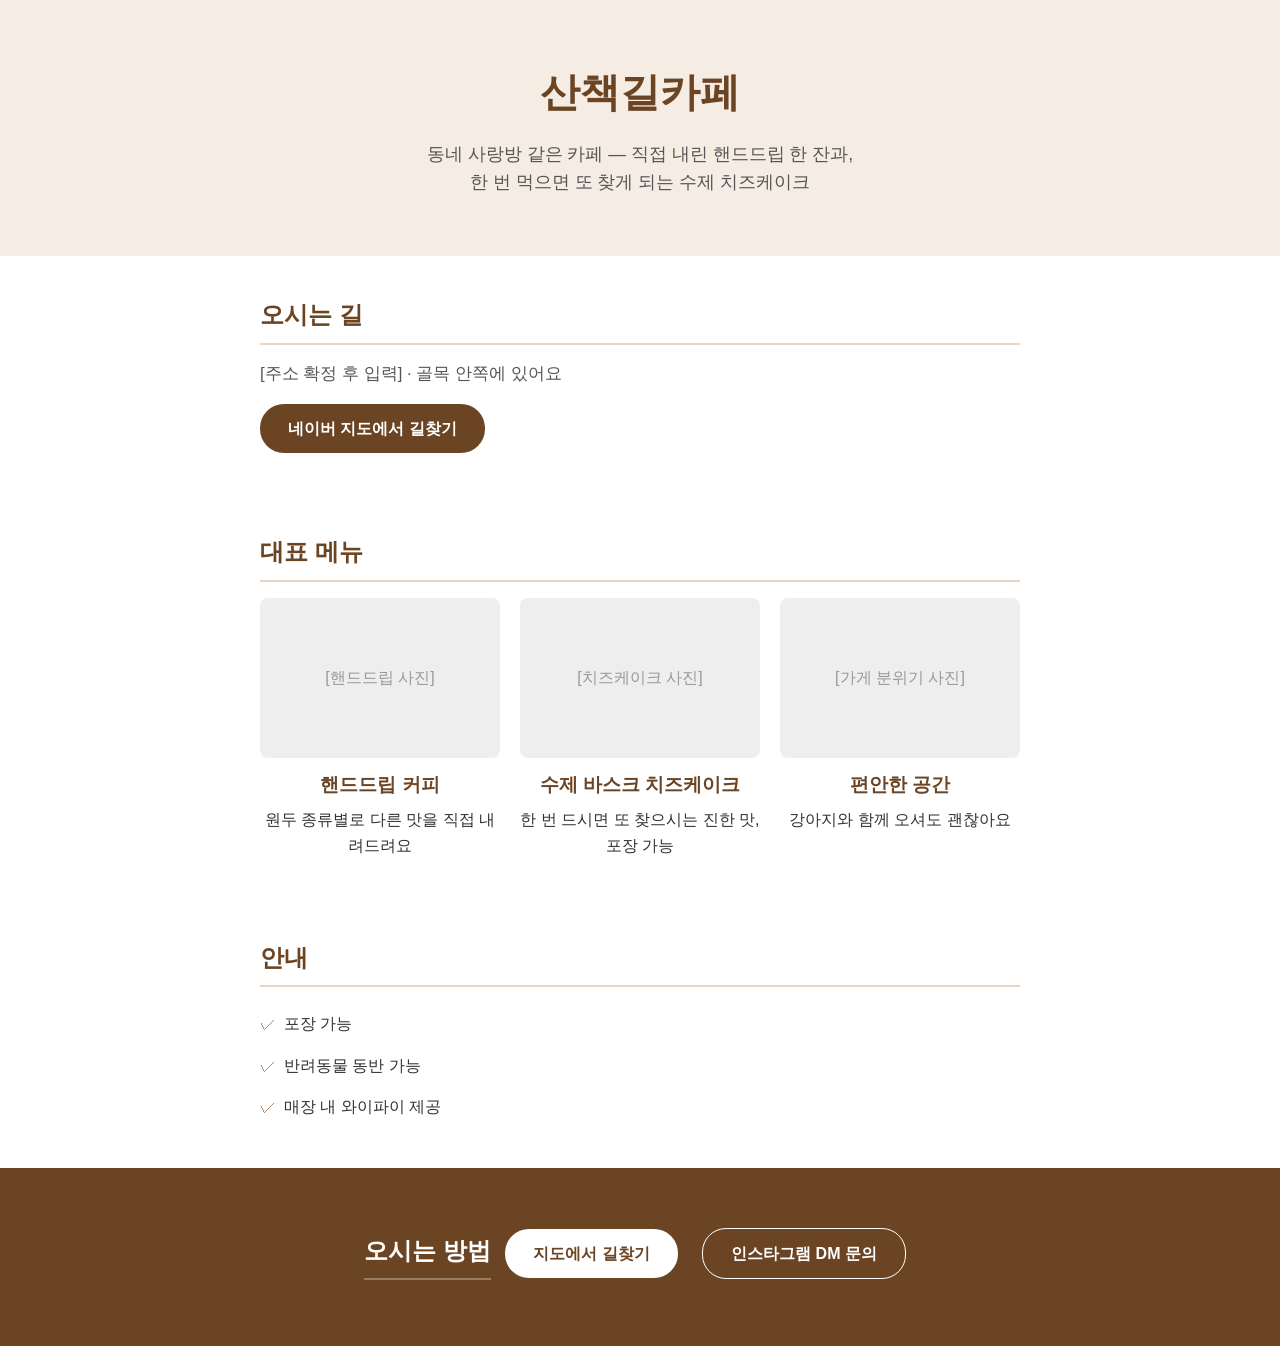
==== src/index.html @ fd6e4f1e "save: 2026-06-11 세션 마무리 - 산책길카페 데모 1차 골격" ====
<!DOCTYPE html>
<html lang="ko">
<head>
  <meta charset="UTF-8">
  <meta name="viewport" content="width=device-width, initial-scale=1.0">
  <title>산책길카페 - 동네 사랑방 같은 카페</title>
  <meta name="description" content="산책길카페: 직접 내린 핸드드립과 수제 치즈케이크. 골목 안쪽 작은 카페, 강아지와 함께 오셔도 좋아요.">
  <link rel="stylesheet" href="style.css">
  <script type="application/ld+json">
  {
    "@context": "https://schema.org",
    "@type": "CafeOrCoffeeShop",
    "name": "산책길카페",
    "description": "동네 사랑방 같은 카페. 직접 내린 핸드드립 한 잔과 한 번 먹으면 또 찾게 되는 수제 바스크 치즈케이크. 골목 안쪽, 반려동물 동반 가능, 포장 가능, 와이파이 제공.",
    "servesCuisine": "Cafe",
    "menu": [
      {"@type": "MenuItem", "name": "핸드드립 커피", "description": "원두 종류별로 다른 맛을 직접 내려드립니다"},
      {"@type": "MenuItem", "name": "수제 바스크 치즈케이크", "description": "한 번 드시면 또 찾으시는 진한 맛, 포장 가능"}
    ],
    "amenityFeature": [
      {"@type": "LocationFeatureSpecification", "name": "포장 가능", "value": true},
      {"@type": "LocationFeatureSpecification", "name": "반려동물 동반 가능", "value": true},
      {"@type": "LocationFeatureSpecification", "name": "와이파이", "value": true}
    ]
  }
  </script>
</head>
<body>

  <header class="hero">
    <h1>산책길카페</h1>
    <p class="tagline">동네 사랑방 같은 카페 — 직접 내린 핸드드립 한 잔과,<br>한 번 먹으면 또 찾게 되는 수제 치즈케이크</p>
  </header>

  <section class="location">
    <h2>오시는 길</h2>
    <p class="address">[주소 확정 후 입력] · 골목 안쪽에 있어요</p>
    <a href="#" class="btn-map">네이버 지도에서 길찾기</a>
  </section>

  <section class="menu">
    <h2>대표 메뉴</h2>
    <div class="menu-grid">
      <div class="menu-item">
        <div class="menu-photo">[핸드드립 사진]</div>
        <h3>핸드드립 커피</h3>
        <p>원두 종류별로 다른 맛을 직접 내려드려요</p>
      </div>
      <div class="menu-item">
        <div class="menu-photo">[치즈케이크 사진]</div>
        <h3>수제 바스크 치즈케이크</h3>
        <p>한 번 드시면 또 찾으시는 진한 맛, 포장 가능</p>
      </div>
      <div class="menu-item">
        <div class="menu-photo">[가게 분위기 사진]</div>
        <h3>편안한 공간</h3>
        <p>강아지와 함께 오셔도 괜찮아요</p>
      </div>
    </div>
  </section>

  <section class="info">
    <h2>안내</h2>
    <ul>
      <li>포장 가능</li>
      <li>반려동물 동반 가능</li>
      <li>매장 내 와이파이 제공</li>
    </ul>
  </section>

  <footer class="contact">
    <h2>오시는 방법</h2>
    <a href="#" class="btn">지도에서 길찾기</a>
    <a href="#" class="btn btn-secondary">인스타그램 DM 문의</a>
  </footer>

</body>
</html>
---- src/style.css ----
* {
  margin: 0;
  padding: 0;
  box-sizing: border-box;
}

body {
  font-family: 'Noto Sans KR', -apple-system, sans-serif;
  color: #333;
  line-height: 1.6;
}

.hero {
  background: #f5ede4;
  text-align: center;
  padding: 60px 20px;
}

.hero h1 {
  font-size: 2.5rem;
  margin-bottom: 16px;
  color: #6b4423;
}

.tagline {
  font-size: 1.1rem;
  color: #555;
}

section {
  max-width: 800px;
  margin: 0 auto;
  padding: 40px 20px;
}

h2 {
  font-size: 1.5rem;
  margin-bottom: 16px;
  color: #6b4423;
  border-bottom: 2px solid #e8d5c4;
  padding-bottom: 8px;
}

.address {
  font-size: 1.05rem;
  color: #555;
  margin-bottom: 16px;
}

.btn-map {
  display: inline-block;
  padding: 12px 28px;
  background: #6b4423;
  color: #fff;
  text-decoration: none;
  border-radius: 24px;
  font-weight: bold;
}

.menu-grid {
  display: grid;
  grid-template-columns: repeat(auto-fit, minmax(200px, 1fr));
  gap: 20px;
}

.menu-item {
  text-align: center;
}

.menu-photo {
  background: #eee;
  height: 160px;
  display: flex;
  align-items: center;
  justify-content: center;
  color: #999;
  border-radius: 8px;
  margin-bottom: 12px;
}

.menu-item h3 {
  margin-bottom: 8px;
  color: #6b4423;
}

.info ul {
  list-style: none;
}

.info li {
  padding: 8px 0;
  padding-left: 24px;
  position: relative;
}

.info li::before {
  content: "✓";
  position: absolute;
  left: 0;
  color: #b08968;
}

.contact {
  background: #6b4423;
  color: #fff;
  text-align: center;
  padding: 50px 20px;
}

.contact h2 {
  color: #fff;
  border-color: rgba(255,255,255,0.3);
  display: inline-block;
}

.btn {
  display: inline-block;
  margin: 10px;
  padding: 12px 28px;
  background: #fff;
  color: #6b4423;
  text-decoration: none;
  border-radius: 24px;
  font-weight: bold;
}

.btn-secondary {
  background: transparent;
  color: #fff;
  border: 1px solid #fff;
}
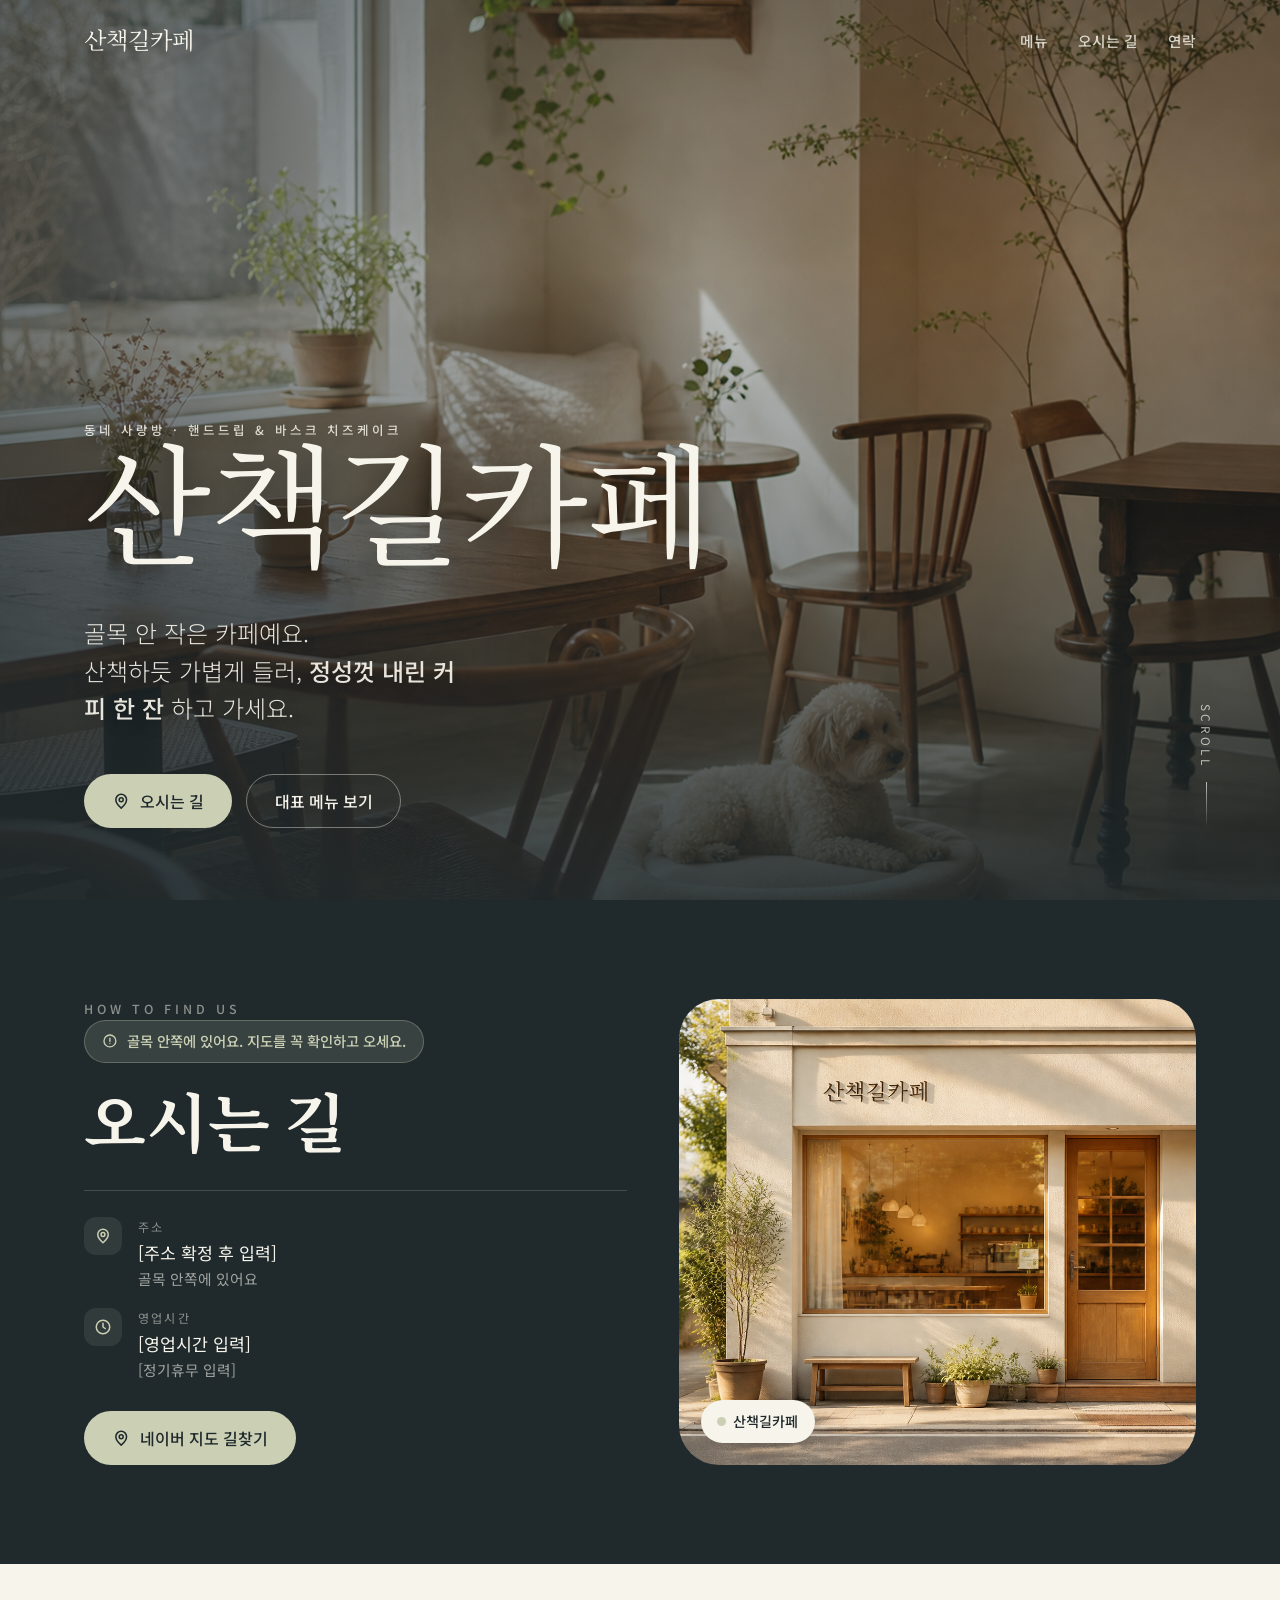
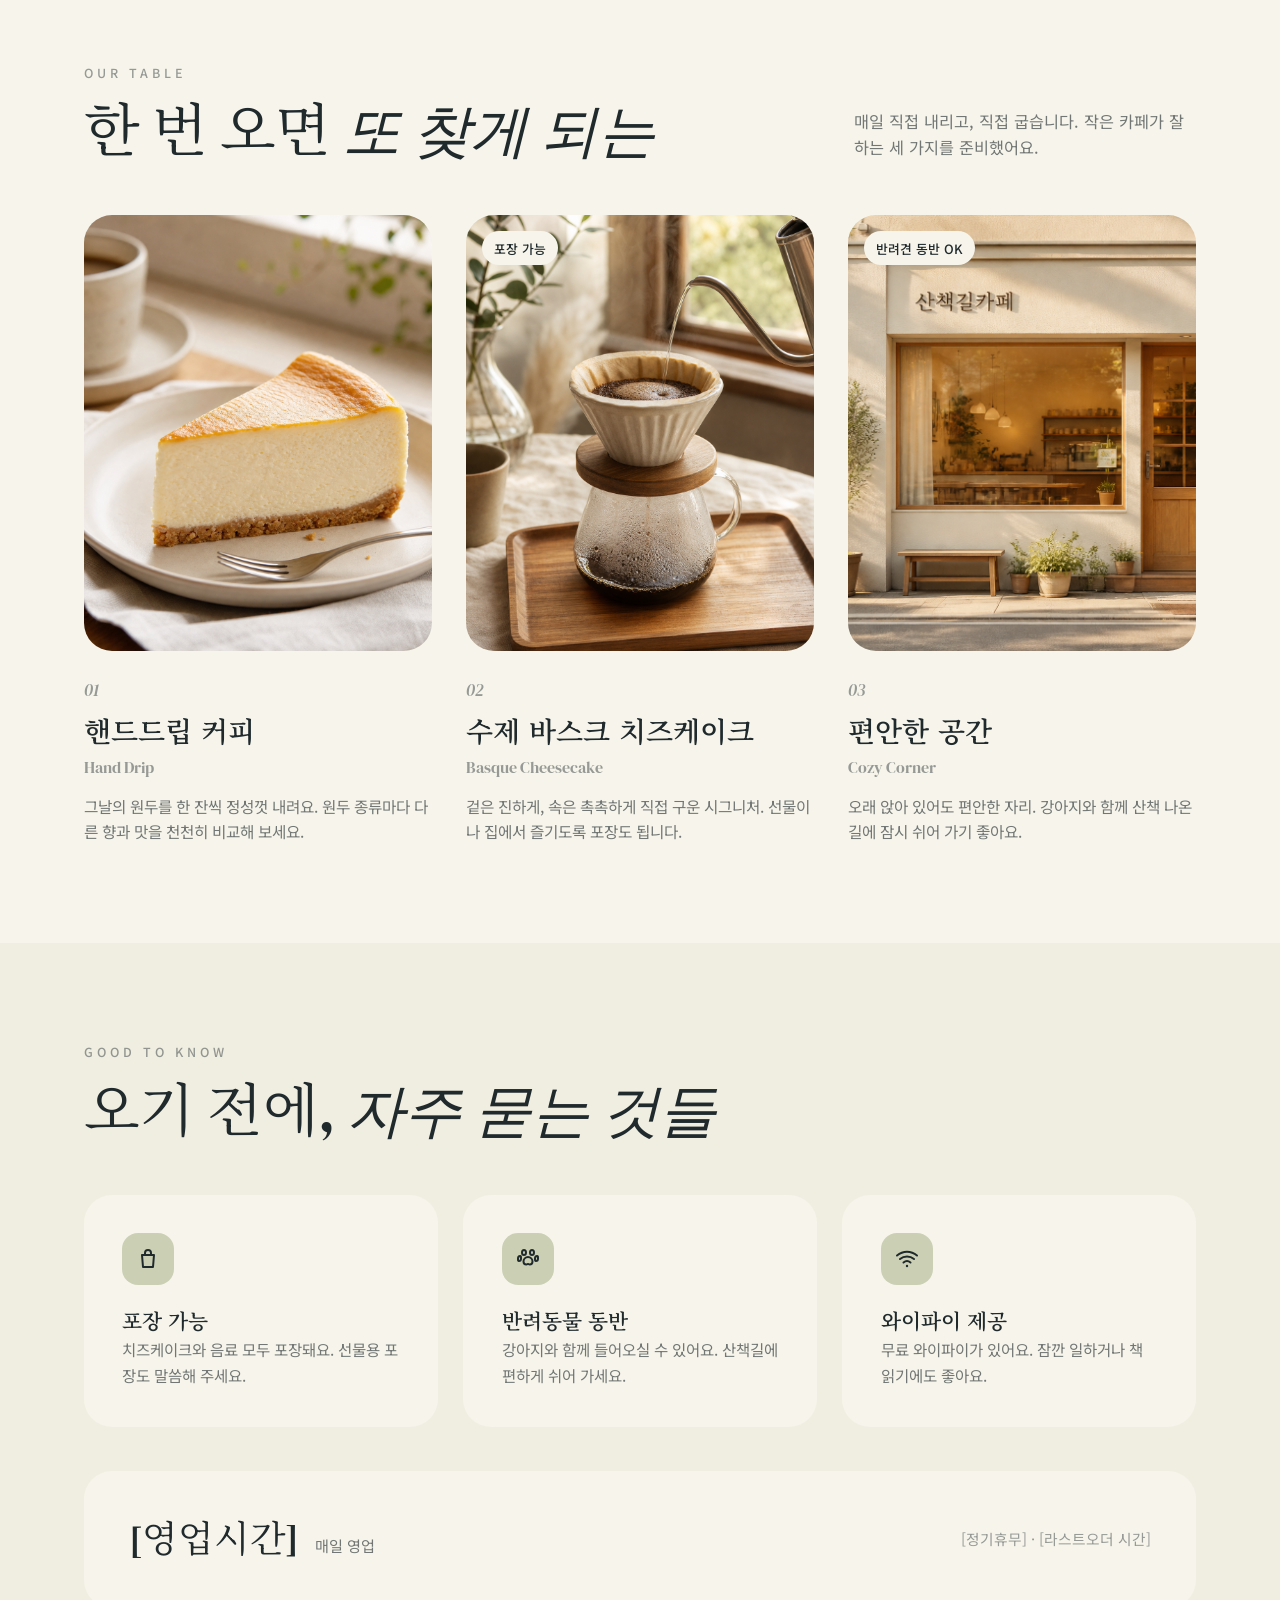
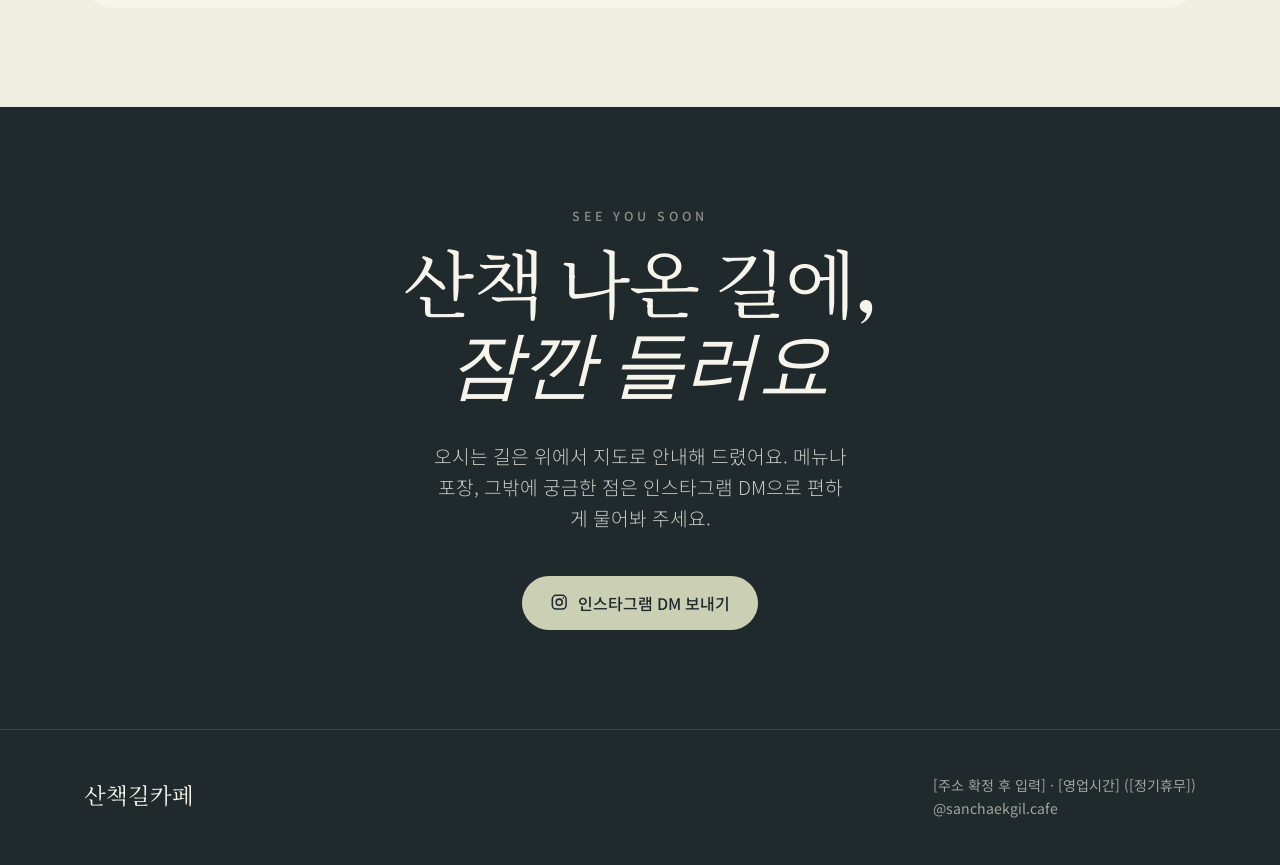
==== commit e96a967b: "feat: Claude Design 핸드오프 적용, 디테일 수정, 워크플로우 자동화 스크립트 추가" ====
--- a/src/index.html
+++ b/src/index.html
@@ -1,78 +1,245 @@
 <!DOCTYPE html>
 <html lang="ko">
 <head>
-  <meta charset="UTF-8">
-  <meta name="viewport" content="width=device-width, initial-scale=1.0">
-  <title>산책길카페 - 동네 사랑방 같은 카페</title>
-  <meta name="description" content="산책길카페: 직접 내린 핸드드립과 수제 치즈케이크. 골목 안쪽 작은 카페, 강아지와 함께 오셔도 좋아요.">
-  <link rel="stylesheet" href="style.css">
-  <script type="application/ld+json">
-  {
-    "@context": "https://schema.org",
-    "@type": "CafeOrCoffeeShop",
-    "name": "산책길카페",
-    "description": "동네 사랑방 같은 카페. 직접 내린 핸드드립 한 잔과 한 번 먹으면 또 찾게 되는 수제 바스크 치즈케이크. 골목 안쪽, 반려동물 동반 가능, 포장 가능, 와이파이 제공.",
-    "servesCuisine": "Cafe",
-    "menu": [
-      {"@type": "MenuItem", "name": "핸드드립 커피", "description": "원두 종류별로 다른 맛을 직접 내려드립니다"},
-      {"@type": "MenuItem", "name": "수제 바스크 치즈케이크", "description": "한 번 드시면 또 찾으시는 진한 맛, 포장 가능"}
-    ],
-    "amenityFeature": [
-      {"@type": "LocationFeatureSpecification", "name": "포장 가능", "value": true},
-      {"@type": "LocationFeatureSpecification", "name": "반려동물 동반 가능", "value": true},
-      {"@type": "LocationFeatureSpecification", "name": "와이파이", "value": true}
-    ]
-  }
-  </script>
+<meta charset="UTF-8" />
+<meta name="viewport" content="width=device-width, initial-scale=1.0" />
+<title>산책길카페 - 동네 사랑방 같은 카페</title>
+<meta name="description" content="산책길카페: 직접 내린 핸드드립과 수제 바스크 치즈케이크. 골목 안쪽 작은 카페, 강아지와 함께 오셔도 좋아요.">
+<link rel="preconnect" href="https://fonts.googleapis.com" />
+<link rel="preconnect" href="https://fonts.gstatic.com" crossorigin />
+<link href="https://fonts.googleapis.com/css2?family=DM+Serif+Display:ital@0;1&family=Noto+Serif+KR:wght@400;500;600;700&family=Noto+Sans+KR:wght@300;400;500;700&display=swap" rel="stylesheet" />
+<link rel="stylesheet" href="style.css">
+<script type="application/ld+json">
+{
+  "@context": "https://schema.org",
+  "@type": "CafeOrCoffeeShop",
+  "name": "산책길카페",
+  "description": "동네 사랑방 같은 카페. 직접 내린 핸드드립 한 잔과 한 번 먹으면 또 찾게 되는 수제 바스크 치즈케이크. 골목 안쪽, 반려동물 동반 가능, 포장 가능, 와이파이 제공.",
+  "servesCuisine": "Cafe",
+  "menu": [
+    {"@type": "MenuItem", "name": "핸드드립 커피", "description": "원두 종류별로 다른 맛을 직접 내려드립니다"},
+    {"@type": "MenuItem", "name": "수제 바스크 치즈케이크", "description": "한 번 드시면 또 찾으시는 진한 맛, 포장 가능"}
+  ],
+  "amenityFeature": [
+    {"@type": "LocationFeatureSpecification", "name": "포장 가능", "value": true},
+    {"@type": "LocationFeatureSpecification", "name": "반려동물 동반 가능", "value": true},
+    {"@type": "LocationFeatureSpecification", "name": "와이파이", "value": true}
+  ]
+}
+</script>
 </head>
 <body>
 
-  <header class="hero">
-    <h1>산책길카페</h1>
-    <p class="tagline">동네 사랑방 같은 카페 — 직접 내린 핸드드립 한 잔과,<br>한 번 먹으면 또 찾게 되는 수제 치즈케이크</p>
-  </header>
-
-  <section class="location">
-    <h2>오시는 길</h2>
-    <p class="address">[주소 확정 후 입력] · 골목 안쪽에 있어요</p>
-    <a href="#" class="btn-map">네이버 지도에서 길찾기</a>
-  </section>
-
-  <section class="menu">
-    <h2>대표 메뉴</h2>
+<!-- ===================== HEADER ===================== -->
+<header class="site" id="siteHeader">
+  <div class="wrap bar">
+    <a href="#top" class="brand">산책길카페</a>
+    <nav>
+      <div class="nav-desktop" style="gap:30px;">
+        <a href="#menu" class="link">메뉴</a>
+        <a href="#directions" class="link">오시는 길</a>
+        <a href="#contact" class="link">연락</a>
+      </div>
+    </nav>
+  </div>
+</header>
+
+<!-- ===================== HERO ===================== -->
+<section class="hero" id="top">
+  <img class="hero-bg" src="images/exterior.png" alt="산책길카페 가게 외관">
+  <div class="scrim"></div>
+  <div class="wrap hero-inner">
+    <span class="eyebrow kicker">동네 사랑방 · 핸드드립 &amp; 바스크 치즈케이크</span>
+    <h1 class="display">산책길카페</h1>
+    <p class="lede">골목 안 작은 카페예요.<br />산책하듯 가볍게 들러, <b>정성껏 내린 커피 한 잔</b> 하고 가세요.</p>
+    <div class="hero-cta">
+      <a class="btn btn--sage" href="#directions">
+        <svg viewBox="0 0 24 24" fill="none" stroke="currentColor" stroke-width="2" stroke-linecap="round" stroke-linejoin="round"><path d="M12 21s-7-6.2-7-11a7 7 0 0 1 14 0c0 4.8-7 11-7 11Z"/><circle cx="12" cy="10" r="2.6"/></svg>
+        오시는 길
+      </a>
+      <a class="btn btn--outline-light" href="#menu">대표 메뉴 보기</a>
+    </div>
+  </div>
+  <div class="scroll-hint">SCROLL</div>
+</section>
+
+<!-- ===================== DIRECTIONS ===================== -->
+<section class="directions section-pad" id="directions">
+  <div class="wrap">
+    <div class="dir-grid">
+      <div class="dir-copy reveal">
+        <span class="eyebrow">How to find us</span>
+        <div class="dir-note">
+          <svg viewBox="0 0 24 24" fill="none" stroke="currentColor" stroke-width="2" stroke-linecap="round" stroke-linejoin="round"><circle cx="12" cy="12" r="9"/><path d="M12 8v5M12 16h.01"/></svg>
+          골목 안쪽에 있어요. 지도를 꼭 확인하고 오세요.
+        </div>
+        <h2>오시는 길</h2>
+
+        <div class="addr">
+          <div class="addr-row">
+            <span class="ic"><svg viewBox="0 0 24 24" fill="none" stroke="currentColor" stroke-width="2" stroke-linecap="round" stroke-linejoin="round"><path d="M12 21s-7-6.2-7-11a7 7 0 0 1 14 0c0 4.8-7 11-7 11Z"/><circle cx="12" cy="10" r="2.6"/></svg></span>
+            <div>
+              <div class="label">주소</div>
+              <div class="val">[주소 확정 후 입력]<span class="sub">골목 안쪽에 있어요</span></div>
+            </div>
+          </div>
+          <div class="addr-row">
+            <span class="ic"><svg viewBox="0 0 24 24" fill="none" stroke="currentColor" stroke-width="2" stroke-linecap="round" stroke-linejoin="round"><circle cx="12" cy="12" r="9"/><path d="M12 7v5l3 2"/></svg></span>
+            <div>
+              <div class="label">영업시간</div>
+              <div class="val">[영업시간 입력]<span class="sub">[정기휴무 입력]</span></div>
+            </div>
+          </div>
+        </div>
+
+        <div class="dir-cta">
+          <a class="btn btn--sage" href="https://map.naver.com/p/search/산책길카페" target="_blank" rel="noopener">
+            <svg viewBox="0 0 24 24" fill="none" stroke="currentColor" stroke-width="2" stroke-linecap="round" stroke-linejoin="round"><path d="M12 21s-7-6.2-7-11a7 7 0 0 1 14 0c0 4.8-7 11-7 11Z"/><circle cx="12" cy="10" r="2.6"/></svg>
+            네이버 지도 길찾기
+          </a>
+        </div>
+      </div>
+
+      <div class="dir-map reveal">
+        <img src="images/interior.png" alt="산책길카페 내부 전경">
+        <span class="map-tag"><span class="dot"></span> 산책길카페</span>
+      </div>
+    </div>
+  </div>
+</section>
+
+<!-- ===================== MENU ===================== -->
+<section class="menu section-pad" id="menu">
+  <div class="wrap">
+    <div class="section-head reveal">
+      <div>
+        <span class="eyebrow">Our table</span>
+        <h2 class="display">한 번 오면 <em>또 찾게 되는</em></h2>
+      </div>
+      <p>매일 직접 내리고, 직접 굽습니다. 작은 카페가 잘하는 세 가지를 준비했어요.</p>
+    </div>
+
     <div class="menu-grid">
-      <div class="menu-item">
-        <div class="menu-photo">[핸드드립 사진]</div>
+      <article class="m-card reveal">
+        <div class="m-photo">
+          <img src="images/handdrip.png" alt="핸드드립 커피">
+        </div>
+        <div class="m-num">01</div>
         <h3>핸드드립 커피</h3>
-        <p>원두 종류별로 다른 맛을 직접 내려드려요</p>
-      </div>
-      <div class="menu-item">
-        <div class="menu-photo">[치즈케이크 사진]</div>
+        <div class="m-en">Hand Drip</div>
+        <p>그날의 원두를 한 잔씩 정성껏 내려요. 원두 종류마다 다른 향과 맛을 천천히 비교해 보세요.</p>
+      </article>
+
+      <article class="m-card reveal">
+        <div class="m-photo">
+          <span class="m-badge">포장 가능</span>
+          <img src="images/cheesecake.png" alt="수제 바스크 치즈케이크">
+        </div>
+        <div class="m-num">02</div>
         <h3>수제 바스크 치즈케이크</h3>
-        <p>한 번 드시면 또 찾으시는 진한 맛, 포장 가능</p>
-      </div>
-      <div class="menu-item">
-        <div class="menu-photo">[가게 분위기 사진]</div>
+        <div class="m-en">Basque Cheesecake</div>
+        <p>겉은 진하게, 속은 촉촉하게 직접 구운 시그니처. 선물이나 집에서 즐기도록 포장도 됩니다.</p>
+      </article>
+
+      <article class="m-card reveal">
+        <div class="m-photo">
+          <span class="m-badge">반려견 동반 OK</span>
+          <img src="images/interior.png" alt="편안한 내부 공간">
+        </div>
+        <div class="m-num">03</div>
         <h3>편안한 공간</h3>
-        <p>강아지와 함께 오셔도 괜찮아요</p>
-      </div>
-    </div>
-  </section>
-
-  <section class="info">
-    <h2>안내</h2>
-    <ul>
-      <li>포장 가능</li>
-      <li>반려동물 동반 가능</li>
-      <li>매장 내 와이파이 제공</li>
-    </ul>
-  </section>
-
-  <footer class="contact">
-    <h2>오시는 방법</h2>
-    <a href="#" class="btn">지도에서 길찾기</a>
-    <a href="#" class="btn btn-secondary">인스타그램 DM 문의</a>
-  </footer>
-
+        <div class="m-en">Cozy Corner</div>
+        <p>오래 앉아 있어도 편안한 자리. 강아지와 함께 산책 나온 길에 잠시 쉬어 가기 좋아요.</p>
+      </article>
+    </div>
+  </div>
+</section>
+
+<!-- ===================== INFO ===================== -->
+<section class="info section-pad" id="info">
+  <div class="wrap">
+    <div class="section-head reveal">
+      <span class="eyebrow">Good to know</span>
+      <h2 class="display">오기 전에, <em>자주 묻는 것들</em></h2>
+    </div>
+
+    <div class="info-grid">
+      <div class="info-card reveal">
+        <span class="ic"><svg viewBox="0 0 24 24" fill="none" stroke="currentColor" stroke-width="2" stroke-linecap="round" stroke-linejoin="round"><path d="M6 8h12l-1 12H7L6 8Z"/><path d="M9 8V6a3 3 0 0 1 6 0v2"/></svg></span>
+        <div>
+          <h3>포장 가능</h3>
+          <p>치즈케이크와 음료 모두 포장돼요. 선물용 포장도 말씀해 주세요.</p>
+        </div>
+      </div>
+      <div class="info-card reveal">
+        <span class="ic"><svg viewBox="0 0 24 24" fill="none" stroke="currentColor" stroke-width="2" stroke-linecap="round" stroke-linejoin="round"><path d="M10 5.5c0 1.4-.9 2.5-2 2.5S6 6.9 6 5.5 6.9 3 8 3s2 1.1 2 2.5ZM18 5.5C18 6.9 17.1 8 16 8s-2-1.1-2-2.5S14.9 3 16 3s2 1.1 2 2.5ZM5 11.5C5 12.9 4.1 14 3 14s-1-1.1-1-2.5S2.9 9 4 9s1 1.1 1 2.5ZM22 11.5c0 1.4-.9 2.5-2 2.5s-1-1.1-1-2.5S19.9 9 21 9s1 1.1 1 2.5Z"/><path d="M12 10c2.5 0 4.5 2.2 4.5 4.6 0 1.7-1.2 2.9-2.8 2.9-1 0-1.2-.5-1.7-.5s-.7.5-1.7.5c-1.6 0-2.8-1.2-2.8-2.9C7.5 12.2 9.5 10 12 10Z"/></svg></span>
+        <div>
+          <h3>반려동물 동반</h3>
+          <p>강아지와 함께 들어오실 수 있어요. 산책길에 편하게 쉬어 가세요.</p>
+        </div>
+      </div>
+      <div class="info-card reveal">
+        <span class="ic"><svg viewBox="0 0 24 24" fill="none" stroke="currentColor" stroke-width="2" stroke-linecap="round" stroke-linejoin="round"><path d="M2 8.5C8 3.5 16 3.5 22 8.5M5 12c4-3.3 10-3.3 14 0M8.5 15.5c2.1-1.7 4.9-1.7 7 0"/><circle cx="12" cy="19" r="1.2" fill="currentColor" stroke="none"/></svg></span>
+        <div>
+          <h3>와이파이 제공</h3>
+          <p>무료 와이파이가 있어요. 잠깐 일하거나 책 읽기에도 좋아요.</p>
+        </div>
+      </div>
+    </div>
+
+    <div class="info-hours reveal">
+      <div class="h-left">
+        <span class="h-time">[영업시간]</span>
+        <span class="h-label">매일 영업</span>
+      </div>
+      <span class="h-off">[정기휴무] · [라스트오더 시간]</span>
+    </div>
+  </div>
+</section>
+
+<!-- ===================== CONTACT ===================== -->
+<section class="contact section-pad" id="contact">
+  <div class="wrap">
+    <div class="c-inner reveal">
+      <span class="eyebrow">See you soon</span>
+      <h2 class="display">산책 나온 길에,<br /><em>잠깐 들러요</em></h2>
+      <p class="c-sub">오시는 길은 위에서 지도로 안내해 드렸어요. 메뉴나 포장, 그밖에 궁금한 점은 인스타그램 DM으로 편하게 물어봐 주세요.</p>
+      <div class="c-cta">
+        <a class="btn btn--sage" href="https://instagram.com" target="_blank" rel="noopener">
+          <svg viewBox="0 0 24 24" fill="none" stroke="currentColor" stroke-width="2" stroke-linecap="round" stroke-linejoin="round"><rect x="3" y="3" width="18" height="18" rx="5"/><circle cx="12" cy="12" r="4"/><circle cx="17.5" cy="6.5" r="1.1" fill="currentColor" stroke="none"/></svg>
+          인스타그램 DM 보내기
+        </a>
+      </div>
+    </div>
+  </div>
+</section>
+
+<!-- ===================== FOOTER ===================== -->
+<footer class="foot">
+  <div class="wrap f-inner">
+    <div class="f-brand">산책길카페</div>
+    <div class="f-meta">
+      [주소 확정 후 입력] · [영업시간] ([정기휴무])<br />
+      <a href="https://instagram.com" target="_blank" rel="noopener">@sanchaekgil.cafe</a>
+    </div>
+  </div>
+</footer>
+
+<script>
+  // header scrolled state
+  const header = document.getElementById('siteHeader');
+  const onScroll = () => header.classList.toggle('scrolled', window.scrollY > window.innerHeight * 0.7);
+  onScroll();
+  window.addEventListener('scroll', onScroll, { passive: true });
+
+  // reveal on scroll
+  const io = new IntersectionObserver((entries) => {
+    entries.forEach((e) => { if (e.isIntersecting) { e.target.classList.add('in'); io.unobserve(e.target); } });
+  }, { threshold: 0.14 });
+  document.querySelectorAll('.reveal').forEach((el, i) => {
+    el.style.transitionDelay = (Math.min(i % 3, 2) * 0.08) + 's';
+    io.observe(el);
+  });
+</script>
 </body>
 </html>
--- a/src/style.css
+++ b/src/style.css
@@ -1,131 +1,446 @@
-* {
-  margin: 0;
-  padding: 0;
-  box-sizing: border-box;
-}
+/* ===== 산책길카페 디자인 시스템 — Modern Organic Editorial =====
+   Claude Design 핸드오프(2026-06-11)를 기반으로 구현.
+   컬러: 차콜(#202A2D) / 크림(#F7F5EB) / 세이지(#CBD0B5) / 샌드 #F0EDE1
+   폰트: 제목 DM Serif Display(영문) + Noto Serif KR(한글), 본문 Noto Sans KR */
+
+:root {
+  --charcoal: #202A2D;
+  --cream: #F7F5EB;
+  --sage: #CBD0B5;
+  --sand: #F0EDE1;
+
+  --ink-60: rgba(32, 42, 45, 0.62);
+  --ink-45: rgba(32, 42, 45, 0.45);
+  --line: rgba(32, 42, 45, 0.12);
+
+  --font-display: 'DM Serif Display', 'Noto Serif KR', serif;
+  --font-serif-ko: 'Noto Serif KR', serif;
+  --font-body: 'Noto Sans KR', sans-serif;
+
+  --r-md: 28px;
+  --r-lg: 40px;
+
+  --pad: clamp(20px, 5vw, 88px);
+  --maxw: 1240px;
+}
+
+* { box-sizing: border-box; margin: 0; padding: 0; }
+
+html { scroll-behavior: smooth; }
 
 body {
-  font-family: 'Noto Sans KR', -apple-system, sans-serif;
-  color: #333;
-  line-height: 1.6;
-}
-
+  font-family: var(--font-body);
+  background: var(--cream);
+  color: var(--charcoal);
+  font-weight: 400;
+  line-height: 1.65;
+  -webkit-font-smoothing: antialiased;
+  overflow-x: hidden;
+}
+
+::selection { background: var(--sage); color: var(--charcoal); }
+
+img { display: block; max-width: 100%; }
+a { color: inherit; text-decoration: none; }
+
+.wrap { max-width: var(--maxw); margin: 0 auto; padding-inline: var(--pad); }
+
+/* ---------- shared type ---------- */
+.eyebrow {
+  font-weight: 500;
+  font-size: 0.78rem;
+  letter-spacing: 0.32em;
+  text-transform: uppercase;
+  color: var(--ink-45);
+}
+.display {
+  font-family: var(--font-display);
+  font-weight: 400;
+  line-height: 1.04;
+  letter-spacing: -0.01em;
+}
+.display em {
+  font-family: 'DM Serif Display', serif;
+  font-style: italic;
+}
+
+/* ---------- buttons ---------- */
+.btn {
+  display: inline-flex;
+  align-items: center;
+  gap: 0.6em;
+  font-weight: 500;
+  font-size: 1rem;
+  line-height: 1;
+  padding: 1.05em 1.7em;
+  border-radius: 999px;
+  border: 1px solid transparent;
+  cursor: pointer;
+  transition: transform .25s ease, background .25s ease, box-shadow .25s ease;
+  white-space: nowrap;
+}
+.btn svg { width: 1.15em; height: 1.15em; flex: none; }
+.btn--sage { background: var(--sage); color: var(--charcoal); }
+.btn--sage:hover { transform: translateY(-2px); box-shadow: 0 14px 30px -16px rgba(32,42,45,.4); }
+.btn--outline-light { background: transparent; color: var(--cream); border-color: rgba(247,245,235,.4); }
+.btn--outline-light:hover { background: rgba(247,245,235,.12); transform: translateY(-2px); }
+
+/* ---------- header ---------- */
+header.site {
+  position: fixed;
+  top: 0; left: 0; right: 0;
+  z-index: 50;
+  transition: background .35s ease, box-shadow .35s ease, padding .35s ease;
+  padding: 22px 0;
+}
+header.site .bar {
+  display: flex;
+  align-items: center;
+  justify-content: space-between;
+  gap: 24px;
+}
+header.site .brand {
+  font-family: var(--font-display);
+  font-size: 1.45rem;
+  color: var(--cream);
+  white-space: nowrap;
+  transition: color .35s ease;
+}
+header.site nav { display: flex; align-items: center; gap: 30px; }
+header.site nav a.link {
+  font-size: 0.92rem;
+  font-weight: 500;
+  color: rgba(247,245,235,.82);
+  transition: color .25s ease;
+}
+header.site nav a.link:hover { color: var(--cream); }
+header.site .nav-cta {
+  display: inline-flex;
+  align-items: center;
+  gap: 0.5em;
+  background: var(--sage);
+  color: var(--charcoal);
+  font-weight: 500;
+  font-size: 0.9rem;
+  padding: 0.7em 1.25em;
+  border-radius: 999px;
+  white-space: nowrap;
+  transition: transform .25s ease, box-shadow .25s ease;
+}
+header.site .nav-cta:hover { transform: translateY(-2px); box-shadow: 0 12px 26px -14px rgba(32,42,45,.5); }
+header.site .nav-cta svg { width: 1.05em; height: 1.05em; }
+
+header.site.scrolled {
+  background: rgba(247,245,235,.9);
+  backdrop-filter: blur(14px);
+  -webkit-backdrop-filter: blur(14px);
+  box-shadow: 0 1px 0 var(--line);
+  padding: 14px 0;
+}
+header.site.scrolled .brand { color: var(--charcoal); }
+header.site.scrolled nav a.link { color: var(--ink-60); }
+header.site.scrolled nav a.link:hover { color: var(--charcoal); }
+
+.nav-desktop { display: flex; }
+
+/* ---------- hero ---------- */
 .hero {
-  background: #f5ede4;
-  text-align: center;
-  padding: 60px 20px;
-}
-
+  position: relative;
+  min-height: 100svh;
+  display: flex;
+  align-items: flex-end;
+  overflow: hidden;
+  isolation: isolate;
+}
+.hero-bg {
+  position: absolute;
+  inset: 0;
+  width: 100%;
+  height: 100%;
+  object-fit: cover;
+  z-index: -2;
+}
+.hero .scrim {
+  position: absolute;
+  inset: 0;
+  z-index: -1;
+  background:
+    linear-gradient(180deg, rgba(32,42,45,.35) 0%, rgba(32,42,45,.15) 30%, rgba(32,42,45,.35) 55%, rgba(32,42,45,.85) 100%),
+    linear-gradient(90deg, rgba(32,42,45,.55) 0%, rgba(32,42,45,.1) 55%);
+}
+.hero .hero-inner {
+  width: 100%;
+  padding-bottom: clamp(48px, 8vh, 96px);
+  padding-top: 140px;
+}
+.hero .kicker { color: rgba(247,245,235,.85); margin-bottom: 22px; text-shadow: 0 2px 16px rgba(0,0,0,.35); }
 .hero h1 {
-  font-size: 2.5rem;
-  margin-bottom: 16px;
-  color: #6b4423;
-}
-
-.tagline {
-  font-size: 1.1rem;
-  color: #555;
-}
-
-section {
-  max-width: 800px;
-  margin: 0 auto;
-  padding: 40px 20px;
-}
-
-h2 {
-  font-size: 1.5rem;
-  margin-bottom: 16px;
-  color: #6b4423;
-  border-bottom: 2px solid #e8d5c4;
-  padding-bottom: 8px;
-}
-
-.address {
-  font-size: 1.05rem;
-  color: #555;
-  margin-bottom: 16px;
-}
-
-.btn-map {
-  display: inline-block;
-  padding: 12px 28px;
-  background: #6b4423;
-  color: #fff;
-  text-decoration: none;
-  border-radius: 24px;
-  font-weight: bold;
-}
-
+  color: var(--cream);
+  font-size: clamp(3.2rem, 11vw, 8.2rem);
+  margin-bottom: 0.28em;
+  text-shadow: 0 4px 28px rgba(0,0,0,.4);
+}
+.hero .lede {
+  color: rgba(247,245,235,.92);
+  font-size: clamp(1.05rem, 2.2vw, 1.5rem);
+  font-weight: 300;
+  text-shadow: 0 2px 16px rgba(0,0,0,.35);
+  max-width: 30ch;
+  line-height: 1.55;
+  margin-bottom: 2em;
+}
+.hero .lede b { font-weight: 500; }
+.hero .hero-cta { display: flex; flex-wrap: wrap; gap: 14px; }
+
+.hero .scroll-hint {
+  position: absolute;
+  right: var(--pad);
+  bottom: clamp(48px, 8vh, 96px);
+  color: rgba(247,245,235,.7);
+  font-size: 0.74rem;
+  letter-spacing: 0.28em;
+  text-transform: uppercase;
+  writing-mode: vertical-rl;
+  display: flex;
+  align-items: center;
+  gap: 14px;
+}
+.hero .scroll-hint::after {
+  content: "";
+  width: 1px; height: 46px;
+  background: linear-gradient(rgba(247,245,235,.7), transparent);
+}
+
+/* ---------- section scaffold ---------- */
+section { position: relative; }
+.section-pad { padding-block: clamp(64px, 11vh, 140px); }
+.section-head { margin-bottom: clamp(36px, 6vh, 64px); }
+.section-head .eyebrow { display: block; margin-bottom: 18px; }
+.section-head h2 { font-size: clamp(2.1rem, 5.2vw, 3.6rem); }
+
+/* ---------- directions ---------- */
+.directions { background: var(--charcoal); color: var(--cream); }
+.directions .eyebrow { color: rgba(247,245,235,.5); }
+.dir-grid {
+  display: grid;
+  grid-template-columns: 1.05fr 1fr;
+  gap: clamp(28px, 4vw, 64px);
+  align-items: stretch;
+}
+.dir-copy { display: flex; flex-direction: column; }
+.dir-copy h2 {
+  font-family: var(--font-display);
+  font-size: clamp(2.3rem, 5.5vw, 4rem);
+  line-height: 1.05;
+  color: var(--cream);
+  margin-bottom: 0.5em;
+}
+.dir-note {
+  display: inline-flex;
+  align-items: center;
+  gap: 0.7em;
+  align-self: flex-start;
+  background: rgba(203,208,181,.14);
+  border: 1px solid rgba(203,208,181,.3);
+  color: var(--sage);
+  border-radius: 999px;
+  padding: 0.6em 1.15em;
+  font-size: 0.9rem;
+  font-weight: 500;
+  margin-bottom: 28px;
+}
+.dir-note svg { width: 1.1em; height: 1.1em; flex: none; }
+.addr {
+  border-top: 1px solid rgba(247,245,235,.16);
+  padding-top: 26px;
+  margin-top: auto;
+  display: grid;
+  gap: 18px;
+}
+.addr-row { display: flex; gap: 16px; align-items: flex-start; }
+.addr-row .ic {
+  width: 38px; height: 38px; flex: none;
+  border-radius: 12px;
+  background: rgba(247,245,235,.08);
+  display: grid; place-items: center;
+  color: var(--sage);
+}
+.addr-row .ic svg { width: 18px; height: 18px; }
+.addr-row .label { font-size: 0.76rem; letter-spacing: .18em; text-transform: uppercase; color: rgba(247,245,235,.5); margin-bottom: 3px; }
+.addr-row .val { font-size: 1.08rem; color: var(--cream); font-weight: 400; line-height: 1.5; }
+.addr-row .val .sub { display:block; font-size: 0.92rem; color: rgba(247,245,235,.6); margin-top: 2px;}
+.dir-cta { display: flex; flex-wrap: wrap; gap: 12px; margin-top: 30px; }
+
+.dir-map {
+  position: relative;
+  border-radius: var(--r-lg);
+  overflow: hidden;
+  min-height: 420px;
+}
+.dir-map img { width: 100%; height: 100%; min-height: 420px; object-fit: cover; }
+.map-tag {
+  position: absolute;
+  left: 22px; bottom: 22px;
+  background: var(--cream);
+  color: var(--charcoal);
+  border-radius: 999px;
+  padding: 0.7em 1.15em;
+  font-size: 0.88rem;
+  font-weight: 500;
+  display: inline-flex; align-items: center; gap: 0.55em;
+  box-shadow: 0 12px 30px -14px rgba(0,0,0,.5);
+}
+.map-tag .dot { width: 9px; height: 9px; border-radius: 50%; background: var(--sage); }
+
+/* ---------- menu ---------- */
+.menu .section-head { display: flex; align-items: flex-end; justify-content: space-between; gap: 24px; flex-wrap: wrap; }
+.menu .section-head p { color: var(--ink-60); max-width: 38ch; font-size: 1.02rem; }
 .menu-grid {
   display: grid;
-  grid-template-columns: repeat(auto-fit, minmax(200px, 1fr));
+  grid-template-columns: repeat(3, 1fr);
+  gap: clamp(22px, 2.6vw, 40px);
+}
+.m-card { display: flex; flex-direction: column; }
+.m-photo {
+  position: relative;
+  border-radius: var(--r-md);
+  overflow: hidden;
+  aspect-ratio: 4 / 5;
+  margin-bottom: 26px;
+}
+.m-photo img { width: 100%; height: 100%; object-fit: cover; }
+.m-badge {
+  position: absolute;
+  top: 16px; left: 16px;
+  background: var(--cream);
+  color: var(--charcoal);
+  border-radius: 999px;
+  padding: 0.5em 0.95em;
+  font-size: 0.8rem;
+  font-weight: 500;
+  z-index: 2;
+}
+.m-num {
+  font-family: var(--font-display);
+  font-style: italic;
+  font-size: 1.05rem;
+  color: var(--ink-45);
+  margin-bottom: 8px;
+}
+.m-card h3 {
+  font-family: var(--font-serif-ko);
+  font-weight: 600;
+  font-size: clamp(1.4rem, 2.2vw, 1.75rem);
+  line-height: 1.25;
+  margin-bottom: 6px;
+}
+.m-card .m-en {
+  font-family: 'DM Serif Display', serif;
+  font-style: normal;
+  font-size: 1rem;
+  color: var(--ink-45);
+  margin-bottom: 14px;
+}
+.m-card p { color: var(--ink-60); font-size: 0.98rem; line-height: 1.6; }
+
+/* ---------- info ---------- */
+.info { background: var(--sand); }
+.info-grid {
+  display: grid;
+  grid-template-columns: 1fr 1fr 1fr;
+  gap: clamp(16px, 2vw, 28px);
+}
+.info-card {
+  background: var(--cream);
+  border-radius: var(--r-md);
+  padding: clamp(26px, 3vw, 40px);
+  display: flex;
+  flex-direction: column;
+  gap: 18px;
+  min-height: 100%;
+}
+.info-card .ic {
+  width: 52px; height: 52px;
+  border-radius: 16px;
+  background: var(--sage);
+  color: var(--charcoal);
+  display: grid; place-items: center;
+}
+.info-card .ic svg { width: 24px; height: 24px; }
+.info-card h3 { font-family: var(--font-serif-ko); font-weight: 600; font-size: 1.3rem; }
+.info-card p { color: var(--ink-60); font-size: 0.97rem; }
+.info-hours {
+  margin-top: clamp(28px, 4vw, 44px);
+  background: var(--cream);
+  border-radius: var(--r-md);
+  padding: clamp(24px, 3vw, 38px) clamp(26px, 3.5vw, 48px);
+  display: flex;
+  flex-wrap: wrap;
+  align-items: center;
+  justify-content: space-between;
   gap: 20px;
 }
-
-.menu-item {
-  text-align: center;
-}
-
-.menu-photo {
-  background: #eee;
-  height: 160px;
-  display: flex;
-  align-items: center;
-  justify-content: center;
-  color: #999;
-  border-radius: 8px;
-  margin-bottom: 12px;
-}
-
-.menu-item h3 {
-  margin-bottom: 8px;
-  color: #6b4423;
-}
-
-.info ul {
-  list-style: none;
-}
-
-.info li {
-  padding: 8px 0;
-  padding-left: 24px;
-  position: relative;
-}
-
-.info li::before {
-  content: "✓";
-  position: absolute;
-  left: 0;
-  color: #b08968;
-}
-
-.contact {
-  background: #6b4423;
-  color: #fff;
-  text-align: center;
-  padding: 50px 20px;
-}
-
+.info-hours .h-left { display: flex; align-items: baseline; gap: 16px; flex-wrap: wrap; }
+.info-hours .h-time { font-family: var(--font-display); font-size: clamp(1.6rem, 3vw, 2.3rem); }
+.info-hours .h-label { color: var(--ink-60); font-size: 0.95rem; }
+.info-hours .h-off { color: var(--ink-45); font-size: 0.92rem; }
+
+/* ---------- contact ---------- */
+.contact { position: relative; background: var(--charcoal); color: var(--cream); overflow: hidden; }
+.contact .c-inner { text-align: center; max-width: 720px; margin: 0 auto; }
+.contact .eyebrow { color: rgba(247,245,235,.5); display:block; margin-bottom: 22px; }
 .contact h2 {
-  color: #fff;
-  border-color: rgba(255,255,255,0.3);
-  display: inline-block;
-}
-
-.btn {
-  display: inline-block;
-  margin: 10px;
-  padding: 12px 28px;
-  background: #fff;
-  color: #6b4423;
-  text-decoration: none;
-  border-radius: 24px;
-  font-weight: bold;
-}
-
-.btn-secondary {
-  background: transparent;
-  color: #fff;
-  border: 1px solid #fff;
-}
+  font-family: var(--font-display);
+  color: var(--cream);
+  font-size: clamp(2.4rem, 6vw, 4.6rem);
+  line-height: 1.06;
+  margin-bottom: 0.5em;
+}
+.contact h2 em { font-style: italic; }
+.contact .c-sub { color: rgba(247,245,235,.78); font-size: clamp(1rem, 2vw, 1.2rem); font-weight: 300; max-width: 42ch; margin: 0 auto 2.2em; line-height: 1.6; }
+.contact .c-cta { display: flex; flex-wrap: wrap; gap: 14px; justify-content: center; }
+
+/* ---------- footer ---------- */
+footer.foot {
+  background: var(--charcoal);
+  color: rgba(247,245,235,.6);
+  border-top: 1px solid rgba(247,245,235,.12);
+}
+footer.foot .f-inner {
+  padding-block: 44px;
+  display: flex;
+  flex-wrap: wrap;
+  align-items: center;
+  justify-content: space-between;
+  gap: 20px;
+}
+footer.foot .f-brand { font-family: var(--font-display); color: var(--cream); font-size: 1.4rem; }
+footer.foot .f-meta { font-size: 0.88rem; line-height: 1.7; }
+footer.foot a:hover { color: var(--cream); }
+
+/* ---------- reveal ---------- */
+.reveal { opacity: 0; transform: translateY(26px); transition: opacity .9s cubic-bezier(.2,.7,.2,1), transform .9s cubic-bezier(.2,.7,.2,1); }
+.reveal.in { opacity: 1; transform: none; }
+@media (prefers-reduced-motion: reduce) {
+  .reveal { opacity: 1 !important; transform: none !important; transition: none; }
+  html { scroll-behavior: auto; }
+}
+
+/* ---------- responsive ---------- */
+@media (max-width: 940px) {
+  .dir-grid { grid-template-columns: 1fr; }
+  .dir-map { min-height: 320px; }
+  .dir-map img { min-height: 320px; }
+  .menu-grid { grid-template-columns: 1fr 1fr; }
+  .m-card:first-child { grid-column: 1 / -1; }
+  .m-card:first-child .m-photo { aspect-ratio: 16 / 10; }
+  .info-grid { grid-template-columns: 1fr; }
+}
+@media (max-width: 620px) {
+  .nav-desktop { display: none; }
+  .menu-grid { grid-template-columns: 1fr; }
+  .m-card .m-photo { aspect-ratio: 4 / 5 !important; }
+  .hero .scroll-hint { display: none; }
+  .btn { width: 100%; justify-content: center; }
+  .hero .hero-cta .btn { width: auto; flex: 1 1 auto; }
+}
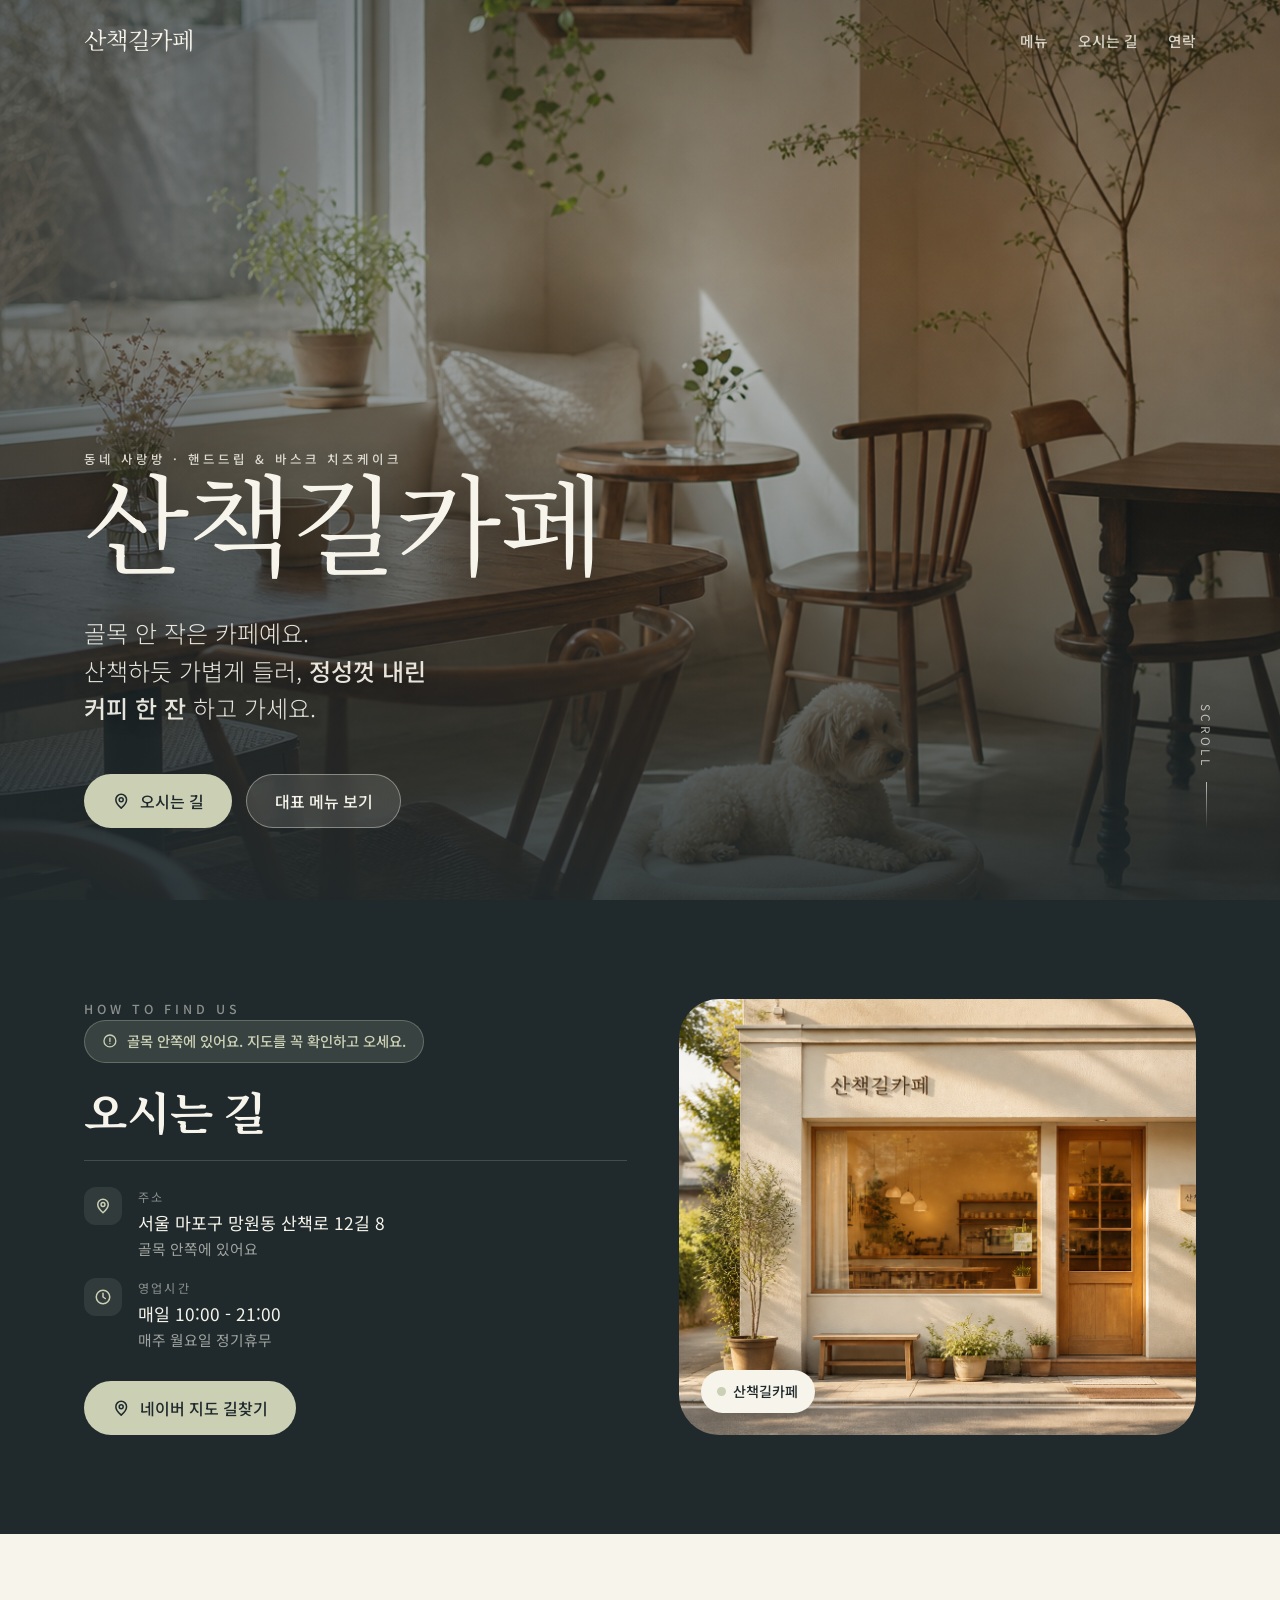
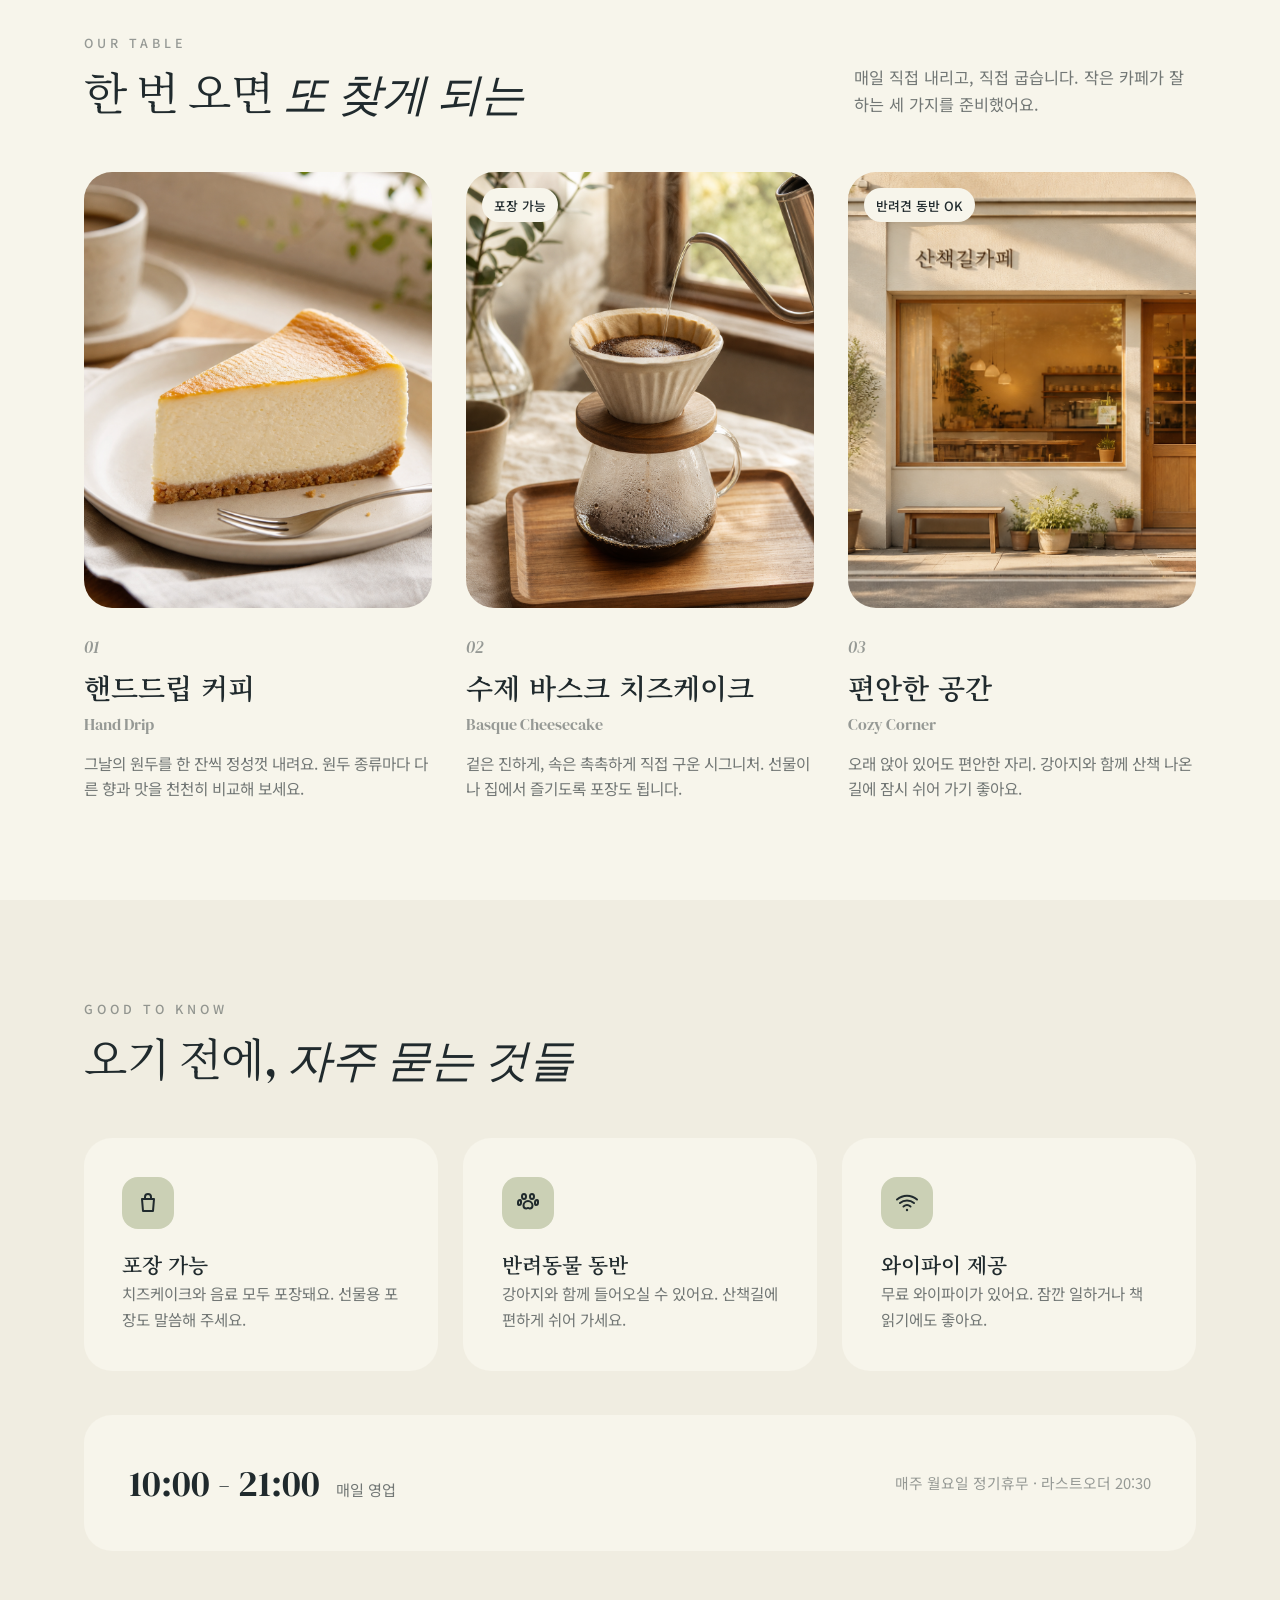
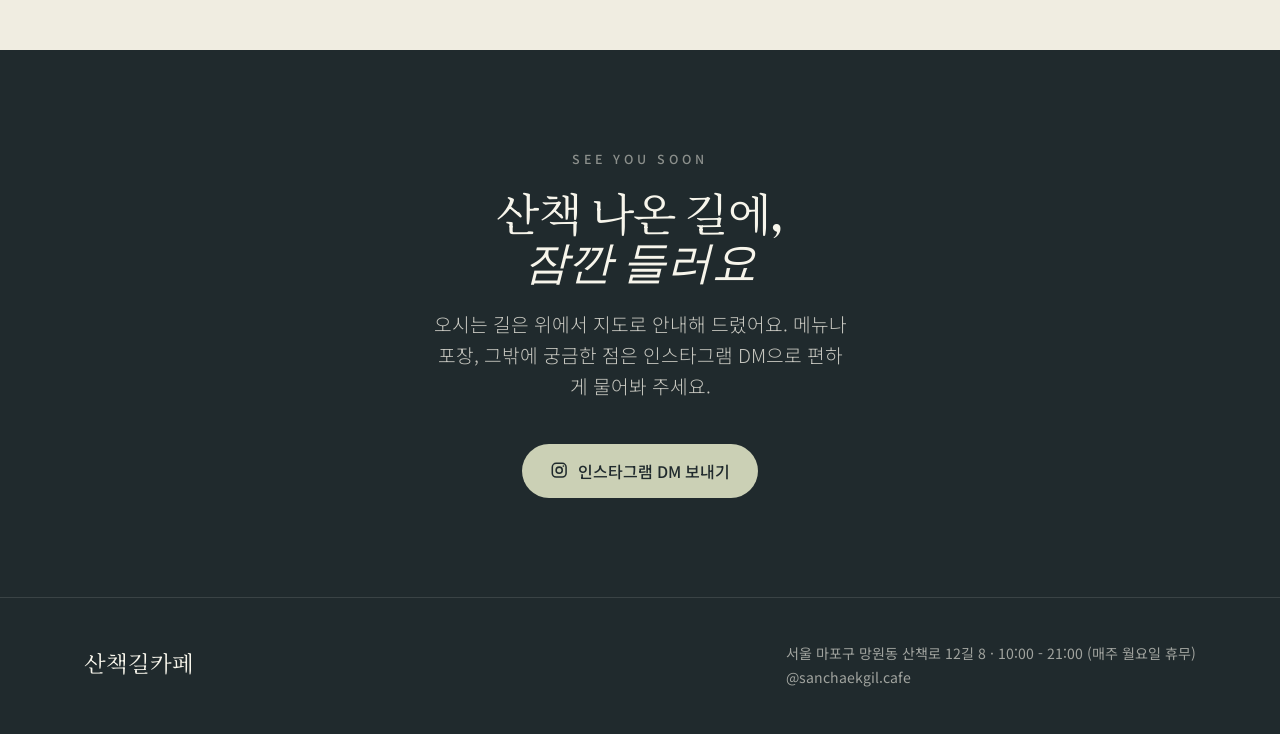
==== commit b60b54d5: "산책길카페 placeholder 교체 + 히어로/헤더 디테일 다듬기" ====
--- a/src/index.html
+++ b/src/index.html
@@ -80,14 +80,14 @@
             <span class="ic"><svg viewBox="0 0 24 24" fill="none" stroke="currentColor" stroke-width="2" stroke-linecap="round" stroke-linejoin="round"><path d="M12 21s-7-6.2-7-11a7 7 0 0 1 14 0c0 4.8-7 11-7 11Z"/><circle cx="12" cy="10" r="2.6"/></svg></span>
             <div>
               <div class="label">주소</div>
-              <div class="val">[주소 확정 후 입력]<span class="sub">골목 안쪽에 있어요</span></div>
+              <div class="val">서울 마포구 망원동 산책로 12길 8<span class="sub">골목 안쪽에 있어요</span></div>
             </div>
           </div>
           <div class="addr-row">
             <span class="ic"><svg viewBox="0 0 24 24" fill="none" stroke="currentColor" stroke-width="2" stroke-linecap="round" stroke-linejoin="round"><circle cx="12" cy="12" r="9"/><path d="M12 7v5l3 2"/></svg></span>
             <div>
               <div class="label">영업시간</div>
-              <div class="val">[영업시간 입력]<span class="sub">[정기휴무 입력]</span></div>
+              <div class="val">매일 10:00 - 21:00<span class="sub">매주 월요일 정기휴무</span></div>
             </div>
           </div>
         </div>
@@ -189,10 +189,10 @@
 
     <div class="info-hours reveal">
       <div class="h-left">
-        <span class="h-time">[영업시간]</span>
+        <span class="h-time">10:00 - 21:00</span>
         <span class="h-label">매일 영업</span>
       </div>
-      <span class="h-off">[정기휴무] · [라스트오더 시간]</span>
+      <span class="h-off">매주 월요일 정기휴무 · 라스트오더 20:30</span>
     </div>
   </div>
 </section>
@@ -219,7 +219,7 @@
   <div class="wrap f-inner">
     <div class="f-brand">산책길카페</div>
     <div class="f-meta">
-      [주소 확정 후 입력] · [영업시간] ([정기휴무])<br />
+      서울 마포구 망원동 산책로 12길 8 · 10:00 - 21:00 (매주 월요일 휴무)<br />
       <a href="https://instagram.com" target="_blank" rel="noopener">@sanchaekgil.cafe</a>
     </div>
   </div>
@@ -228,7 +228,7 @@
 <script>
   // header scrolled state
   const header = document.getElementById('siteHeader');
-  const onScroll = () => header.classList.toggle('scrolled', window.scrollY > window.innerHeight * 0.7);
+  const onScroll = () => header.classList.toggle('scrolled', window.scrollY > 10);
   onScroll();
   window.addEventListener('scroll', onScroll, { passive: true });
 
--- a/src/style.css
+++ b/src/style.css
@@ -82,7 +82,7 @@
 .btn svg { width: 1.15em; height: 1.15em; flex: none; }
 .btn--sage { background: var(--sage); color: var(--charcoal); }
 .btn--sage:hover { transform: translateY(-2px); box-shadow: 0 14px 30px -16px rgba(32,42,45,.4); }
-.btn--outline-light { background: transparent; color: var(--cream); border-color: rgba(247,245,235,.4); }
+.btn--outline-light { background: rgba(247,245,235,.12); color: var(--cream); border-color: rgba(247,245,235,.4); backdrop-filter: blur(10px); -webkit-backdrop-filter: blur(10px); }
 .btn--outline-light:hover { background: rgba(247,245,235,.12); transform: translateY(-2px); }
 
 /* ---------- header ---------- */
@@ -131,7 +131,7 @@
 header.site .nav-cta svg { width: 1.05em; height: 1.05em; }
 
 header.site.scrolled {
-  background: rgba(247,245,235,.9);
+  background: rgba(247,245,235,.6);
   backdrop-filter: blur(14px);
   -webkit-backdrop-filter: blur(14px);
   box-shadow: 0 1px 0 var(--line);
@@ -176,7 +176,7 @@
 .hero .kicker { color: rgba(247,245,235,.85); margin-bottom: 22px; text-shadow: 0 2px 16px rgba(0,0,0,.35); }
 .hero h1 {
   color: var(--cream);
-  font-size: clamp(3.2rem, 11vw, 8.2rem);
+  font-size: clamp(3.2rem, 9vw, 6.8rem);
   margin-bottom: 0.28em;
   text-shadow: 0 4px 28px rgba(0,0,0,.4);
 }
@@ -186,6 +186,7 @@
   font-weight: 300;
   text-shadow: 0 2px 16px rgba(0,0,0,.35);
   max-width: 30ch;
+  word-break: keep-all;
   line-height: 1.55;
   margin-bottom: 2em;
 }
@@ -216,7 +217,7 @@
 .section-pad { padding-block: clamp(64px, 11vh, 140px); }
 .section-head { margin-bottom: clamp(36px, 6vh, 64px); }
 .section-head .eyebrow { display: block; margin-bottom: 18px; }
-.section-head h2 { font-size: clamp(2.1rem, 5.2vw, 3.6rem); }
+.section-head h2 { font-size: clamp(2.1rem, 4vw, 2.8rem); }
 
 /* ---------- directions ---------- */
 .directions { background: var(--charcoal); color: var(--cream); }
@@ -230,7 +231,7 @@
 .dir-copy { display: flex; flex-direction: column; }
 .dir-copy h2 {
   font-family: var(--font-display);
-  font-size: clamp(2.3rem, 5.5vw, 4rem);
+  font-size: clamp(2.1rem, 4vw, 2.8rem);
   line-height: 1.05;
   color: var(--cream);
   margin-bottom: 0.5em;
@@ -392,7 +393,7 @@
 .contact h2 {
   font-family: var(--font-display);
   color: var(--cream);
-  font-size: clamp(2.4rem, 6vw, 4.6rem);
+  font-size: clamp(2.1rem, 4vw, 2.8rem);
   line-height: 1.06;
   margin-bottom: 0.5em;
 }
